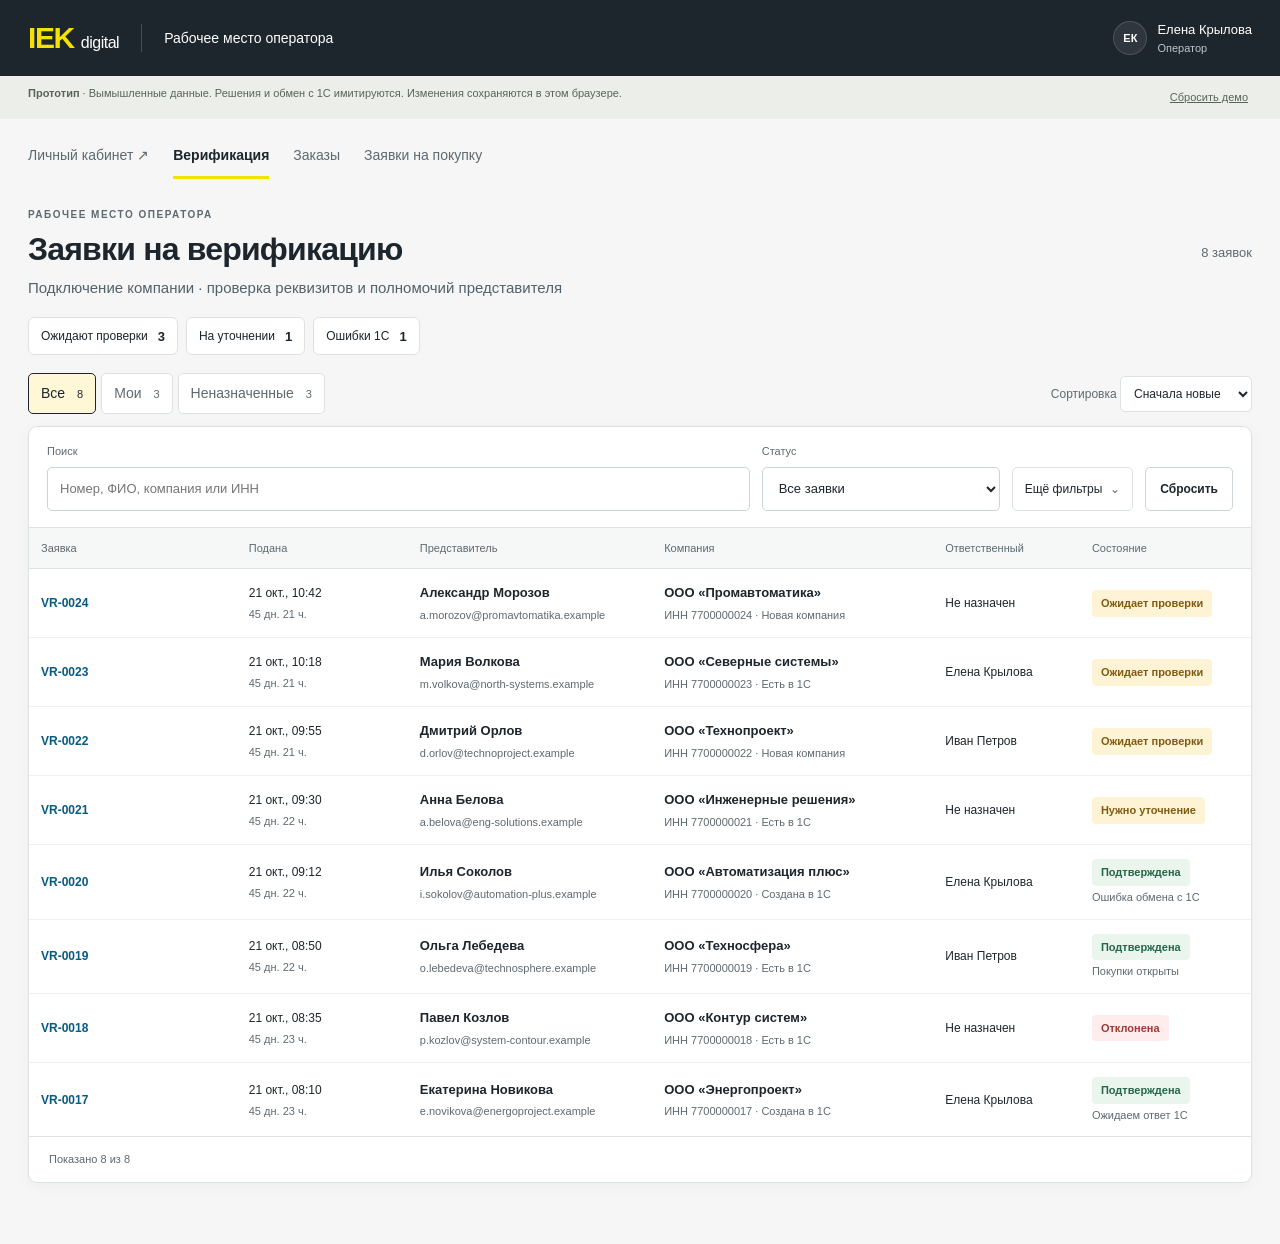
==== operator.html @ c49b4533 "Publish standalone IEK B2B prototype" ====
<!doctype html>
<html lang="ru">
<head>
  <meta charset="utf-8">
  <meta name="viewport" content="width=device-width,initial-scale=1">
  <meta name="description" content="Прототип рабочего места оператора IEK Digital: проверка представителя компании.">
  <title>Заказы и верификация — IEK Digital · Оператор</title>
  <link rel="icon" href="data:,">
  <link rel="stylesheet" href="visual-system.css?v=order-flow-24">
  <link rel="stylesheet" href="operator.css?v=order-flow-38">
  <script type="module" src="operator.mjs?v=order-flow-36"></script>
</head>
<body>
  <a class="op-skip" href="#main">К содержимому</a>
  <header class="op-header">
    <div class="op-brand"><strong>IEK<span>digital</span></strong><span class="op-divider"></span><span>Рабочее место оператора</span></div>
    <div class="op-user"><span class="op-avatar">ЕК</span><span>Елена Крылова<small>Оператор</small></span></div>
  </header>
  <div class="op-demo">
    <span><b>Прототип</b> · Вымышленные данные. Решения и обмен с 1С имитируются. Изменения сохраняются в этом браузере.</span>
    <button class="op-reset" id="reset">Сбросить демо</button>
  </div>
  <div id="storage-notice" class="op-storage-warning" role="alert" hidden></div>
  <nav class="op-nav" aria-label="Разделы оператора"><a href="index.html#profile" target="_blank" rel="noopener">Личный кабинет ↗</a><a href="#requests">Верификация</a><a href="#orders">Заказы</a><a href="#inquiries">Заявки на покупку</a></nav>
  <main id="main" class="op-main" tabindex="-1"></main>
  <div class="op-live" role="status" aria-live="polite" id="announcement"></div>
  <dialog id="reset-dialog" class="op-reset-dialog" aria-labelledby="reset-title" aria-describedby="reset-description">
    <form method="dialog">
      <h2 id="reset-title">Сбросить демо оператора?</h2>
      <p id="reset-description">Удалятся сохранённые заметки, ответственные, решения, черновики и настройки списков заявок и заказов. Вернутся исходные примеры. Общие заявки на верификацию и на покупку из ЛК тоже удалятся. Данные магазина сохранятся, но для связанных компаний потребуется повторная отправка заявки.</p>
      <div><button class="op-button secondary" value="cancel" autofocus>Отмена</button><button class="op-button danger" value="reset">Сбросить всё</button></div>
    </form>
  </dialog>
  <noscript>Для демонстрации решений включите JavaScript.</noscript>
</body>
</html>
---- visual-system.css ----
/* IEK Digital prototype: one visual language for catalogue, account and order flow. */
:root {
  --ink: #1d252d;
  --dark: #1d252d;
  --muted: #5e6970;
  --line: #dce2e4;
  --bg: #f5f6f5;
  --paper: #fff;
  --yellow: #f6e200;
  --cyan: #10cfc9;
  --blue: #075b80;
  --surface-soft: #f2f5f5;
  --surface-info: #eef6f8;
  --radius: 9px;
  --shadow: 0 3px 14px #1d252d0a;
  font-family: "TT Norms Pro", "Segoe UI", Arial, sans-serif;
}

body { background: var(--bg); }
#app { display: flex; flex-direction: column; min-height: 100vh; min-height: 100dvh; }
#app > main { flex: 1; min-height: 0; width: 100%; }
h1, h2, h3 { color: var(--ink); letter-spacing: -.025em; }
h1 { font-size: clamp(28px, 2.8vw, 38px); }
h2 { font-size: 23px; }
h3 { font-size: 18px; }
.hero h1, .demo-head h2 { color: #fff; }
.small, .note, .data-caption { line-height: 1.55; }
.price, .order-amount strong, .order-total strong, .checkout-total strong { font-variant-numeric: tabular-nums; }

/* Shared surfaces and controls */
.panel, .empty, .employee-card, .document, .demo-card {
  border: 1px solid var(--line);
  border-radius: var(--radius);
  background: var(--paper);
  box-shadow: var(--shadow);
}
.panel { padding: 28px; }
.section-head { margin-bottom: 18px; }
.rule { margin: 20px 0; }
.btn { min-height: 44px; border-radius: 6px; background: var(--yellow); color: var(--ink); }
.btn:hover:not(:disabled) { background: #e9d600; }
.btn.secondary { background: #fff; border-color: #cbd4d8; color: var(--ink); }
.btn.secondary:hover:not(:disabled) { background: var(--surface-soft); border-color: #aab9bf; }
.btn.dark { background: var(--dark); color: #fff; }
.btn.dark:hover:not(:disabled) { background: #35424c; }
.status, .hyp, .receiving-tag { border-radius: 4px; }
.field input, .field select, .field textarea, .search { border-radius: 6px; border-color: #cbd4d8; }
.field input:hover, .field select:hover, .field textarea:hover { border-color: #98a9b1; }
/* Focus remains visible for keyboard users without a detached blue ring. */
button:focus-visible, a:focus-visible, summary:focus-visible, [tabindex="0"]:focus-visible { outline: 2px solid #68747b; outline-offset: 2px; }
input:focus-visible, select:focus-visible, textarea:focus-visible { outline: none; border-color: #68747b; box-shadow: inset 0 0 0 1px #68747b; }
input[type="checkbox"]:focus-visible, input[type="radio"]:focus-visible { outline: 2px solid #68747b; outline-offset: 2px; }
:focus:not(:focus-visible), [tabindex="-1"]:focus { outline: none; }
.field input:focus-visible, .field select:focus-visible, .field textarea:focus-visible { border-color: #68747b; }
.verification-button { border-radius: 6px; }
.document { padding: 16px 18px; box-shadow: none; }
.document + .document { margin-top: 10px; }

/* Navigation and the shared journey */
.site-header, .hero, footer { background: var(--dark); }
.site-nav a.active { border-bottom-color: var(--yellow); }
.hero::after { opacity: .34; }
.hero .wrap { padding-bottom: 25px; }
.hero p { max-width: 720px; }
.journey { border-bottom-color: var(--line); }
.journey .steps { gap: 8px; padding: 11px 0; }
.step-link { border-radius: 6px; }
.steps .current i { background: var(--yellow); border-color: var(--yellow); color: var(--ink); }
.journey-next { padding: 10px 0; }
.account-side nav { gap: 5px; border: 0; background: transparent; }
@media (min-width: 761px) { .view-product .account-side { margin-top: 30px; } }
.account-nav-item { border: 1px solid var(--line); border-radius: 7px; background: #fff; overflow: hidden; }
.account-nav-item:has(a[aria-current]) { background: #fffdf0; border-color: #e7dd88; }
.account-side .account-nav-item > a { border: 0; padding: 11px 13px; }
.account-side a[aria-current] { background: transparent; border-left: 3px solid var(--yellow); padding-left: 10px; }
.account-side a:not([aria-current]):hover { background: var(--surface-soft); }

/* Catalogue: content and comparison before decoration */
.catalog-filters { padding: 22px 26px; margin-bottom: 22px; }
.catalog-filters .section-head { margin-bottom: 16px; }
.catalog-filters .note { margin-top: 10px; }
.catalog-facets { margin-top: 12px; }
.catalog-filter-footer { margin-top: 8px; }
.catalog-filters:has(.catalog-facets > :only-child) { display: grid; grid-template-columns: minmax(0, 2fr) minmax(220px, 1fr); gap: 12px 18px; }
.catalog-filters:has(.catalog-facets > :only-child) > .section-head,
.catalog-filters:has(.catalog-facets > :only-child) > .catalog-filter-footer,
.catalog-filters:has(.catalog-facets > :only-child) > .note { grid-column: 1 / -1; margin: 0; }
.catalog-filters:has(.catalog-facets > :only-child) .catalog-facets { grid-template-columns: 1fr; margin: 0; }
.catalog-results-head { grid-column: 1 / -1; display: flex; align-items: baseline; justify-content: space-between; gap: 8px 24px; flex-wrap: wrap; }
.catalog-count, .catalog-source-note { margin: 0; font-size: 12px; color: var(--muted); }
.catalog-count { font-weight: 600; }
.catalog-cards { gap: 16px; align-items: start; }
.catalog-group {
  border: 1px solid var(--line);
  border-radius: var(--radius);
  background: #fff;
  box-shadow: var(--shadow);
  transition: border-color .18s ease, box-shadow .18s ease, transform .18s ease;
}
.catalog-group:hover { border-color: #aebdc3; box-shadow: 0 10px 28px #1d252d15; transform: translateY(-2px); }
.catalog-group .card-body { padding: 22px 24px; gap: 10px; height: auto; }
.catalog-group-head .eyebrow { color: var(--blue); letter-spacing: 1.1px; }
.catalog-group-count { font-variant-numeric: tabular-nums; }
.catalog-group h3 { font-size: 21px; line-height: 1.24; }
.catalog-kind-list { gap: 6px; }
.catalog-kind-list li { border: 0; border-radius: 4px; background: var(--surface-soft); color: #48565d; }
.catalog-group .status { font-weight: 600; }
.catalog-group-availability { display: flex; align-items: center; flex-wrap: wrap; gap: 6px 9px; color: var(--muted); font-size: 11px; }
.catalog-group-footer { display: flex; align-items: center; justify-content: space-between; flex-wrap: wrap; gap: 12px 16px; margin-top: 8px; padding-top: 16px; border-top: 1px solid var(--line); }
.catalog-group-price { border-top: 0; padding-top: 0; margin-top: 0; }
.catalog-group-price strong { font-size: 23px; letter-spacing: -.025em; font-variant-numeric: tabular-nums; }
.catalog-group .btn.secondary {
  width: auto;
  min-height: 44px;
  padding: 9px 15px;
  margin-top: 0;
  border: 1px solid var(--blue);
  background: #fff;
  color: var(--blue);
  font-size: 14px;
}
.catalog-group .btn.secondary:hover:not(:disabled) { background: var(--surface-info); border-color: var(--blue); color: #06445f; }
.catalog-pagination button { border-radius: 6px; }

/* Product detail: stable product identity, then configuration and price */
.real-product-layout { grid-template-columns: minmax(0, 1.25fr) minmax(320px, .9fr); gap: 20px; }
.real-product-info, .configuration-panel { padding: 30px; }
.real-product-hero { border: 0; padding: 0; }
.real-product-hero .eyebrow::before { content: ""; display: inline-block; width: 8px; height: 8px; margin-right: 8px; background: var(--yellow); }
.real-product-hero h2 { font-size: clamp(25px, 2.5vw, 32px); line-height: 1.16; margin: 12px 0 16px; }
.real-product-keyfacts { gap: 12px; background: var(--surface-soft); border-radius: 7px; padding: 17px 18px; }
.real-product-keyfacts span { margin-bottom: 6px; }
.real-product-section { margin-top: 27px; padding-top: 24px; }
.real-product-section h3 { font-size: 17px; }
.configuration-panel { position: sticky; top: 20px; border-top: 1px solid var(--line); }
.configuration-panel h2 { font-size: 22px; }
.configuration-panel .price { font-size: 31px; }
.configuration-panel .qty-price { margin-bottom: 12px; }
.configuration-parts { margin-top: 20px; }
.configuration-panel > .btn { margin-top: 18px; }

/* Account, checkout and orders use the same hierarchy and surfaces */
.entity-head { margin-bottom: 22px; }
.data-fields { gap: 18px 28px; }
.data-fields dt, .data-caption { color: var(--muted); }
.data-fields dd { font-weight: 650; }
.verification-intro > .data-fields, .verification-details .data-fields { border: 0; border-radius: 7px; background: var(--surface-soft); }
.team-tabs { padding: 0; gap: 22px; }
.team-tabs button { padding: 11px 3px; }
.team-tabs button[aria-selected="true"] { background: transparent; border-bottom-color: var(--yellow); color: var(--ink); }
.team-tabs button:hover:not(:disabled) { background: transparent; color: var(--ink); }
.view-checkout .panel { padding: 25px 28px; }
.checkout-steps ol { gap: 12px; }
.checkout-steps button { border-bottom-width: 3px; padding: 10px 6px 14px; }
.checkout-steps button[aria-current="step"] { border-bottom-color: var(--yellow); }
.checkout-steps button[aria-current="step"] span { background: var(--yellow); border-color: var(--yellow); color: var(--ink); }
.checkout-total { border-radius: 7px; background: var(--surface-soft); border: 0; }
.checkout-step-title { margin-top: 26px; }
.checkout-actions { border-top: 1px solid var(--line); margin-top: 14px; }
.checkout-review .review-section { padding: 18px 0; }
.order-overview { border-left: 4px solid var(--yellow); }
.orders-table thead th { background: var(--surface-soft); color: #4c5a62; font-weight: 600; }
.orders-table thead th:first-child { padding-left: 12px; border-radius: 6px 0 0 0; }
.orders-table tbody tr:hover { background: #f7f9f9; }
.orders-table tbody th:first-child, .orders-table tbody td:first-child { padding-left: 12px; }

@media (max-width: 1000px) {
  .catalog-filters:has(.catalog-facets > :only-child) { display: block; }
  .catalog-filters:has(.catalog-facets > :only-child) .catalog-facets { margin-top: 12px; }
  .real-product-layout { grid-template-columns: 1fr; }
  .configuration-panel { position: static; }
}
@media (max-width: 760px) {
  .panel, .real-product-info, .configuration-panel, .view-checkout .panel { padding: 20px; }
  .catalog-filters { padding: 20px; }
  .catalog-group .card-body { padding: 20px; }
  .catalog-group h3 { font-size: 19px; }
  .journey .steps { gap: 4px; }
  .orders-table tbody tr:hover { background: transparent; }
}
@media (prefers-reduced-motion: reduce) {
  .catalog-group { transition: none; }
  .catalog-group:hover { transform: none; }
}

/* Корзина и короткая заявка менеджеру. */
.cart-layout { display: grid; grid-template-columns: minmax(0,1fr) 340px; gap: 24px; align-items: start; }
.cart-layout .panel { margin: 0; min-width: 0; }
.cart-total { position: sticky; top: 24px; }
.cart-total h2 { margin-bottom: 24px; }
.cart-total .btn { margin-top: 12px; }
.cart-total .note { font-size: 13px; line-height: 1.5; }
.cart-total .summary-total { margin: 20px 0; }
.cart-order-option { border-top: 1px solid var(--line,#dce3e6); padding-top: 20px; margin-top: 24px; }
.cart-back { display: inline-block; margin: 12px 0 24px; }
.cart-products > .cart-back { margin-bottom: 0; }
.inquiry-layout { grid-template-columns: minmax(0,1.35fr) minmax(300px,1fr); }
.inquiry-contact { display: flex; flex-wrap: wrap; gap: 8px 16px; align-items: center; padding: 20px 0; margin-bottom: 16px; border-bottom: 1px solid var(--line,#dce3e6); }
.inquiry-contact > span:first-child { width: 100%; font-size: 13px; color: var(--muted,#65717a); }
.inquiry-layout textarea { width: 100%; resize: vertical; font: inherit; padding: 14px; border: 1px solid var(--line,#dce3e6); border-radius: 6px; }
.inquiry-lines { list-style: none; padding: 0; margin: 0; }
.inquiry-lines li { display: grid; gap: 6px; padding: 16px 0; border-bottom: 1px solid var(--line,#dce3e6); }
.inquiry-lines li > span, .inquiry-lines small { color: var(--muted,#65717a); font-size: 13px; }
.inquiry-lines li > div { display: flex; justify-content: space-between; gap: 12px; margin-top: 6px; }
.inquiry-comment { white-space: pre-wrap; overflow-wrap: anywhere; }
.inquiry-table { min-width: 960px; }
.inquiry-table tbody th, .inquiry-table tbody td { vertical-align: middle; }
.inquiry-table thead th:last-child { text-align: right; }
.inquiry-table th:last-child, .inquiry-table td:last-child { padding-right: 12px; }
.inquiry-table th[scope="row"] { min-width: 160px; white-space: nowrap; }
.inquiry-table-product { min-width: 220px; max-width: 380px; overflow-wrap: anywhere; }
.inquiry-table-order { min-width: 210px; }
.inquiry-table-action { text-align: right; }
.inquiry-table-action .btn { white-space: nowrap; }
.inquiry-company-hint { display:grid; grid-template-columns:minmax(0,1fr) auto; align-items:center; gap:16px 24px; margin-bottom:20px; padding:16px 18px; border:1px solid #e7ddb1; border-left:3px solid var(--yellow); border-radius:8px; background:#fffdf2; }
.inquiry-company-hint strong { display:block; font-size:14px; }
.inquiry-company-hint p { margin:4px 0 0; color:var(--muted); font-size:13px; line-height:1.45; }
.inquiry-company-hint .btn { white-space:nowrap; }
@media (max-width:760px) { .inquiry-company-hint { grid-template-columns:1fr; } .inquiry-company-hint .btn { justify-self:start; } }
@media (max-width: 950px) { .cart-layout { grid-template-columns: minmax(0,1fr); } .cart-total { position: static; } }
.cart-inquiry-sent { margin-top: 16px; padding: 16px; border: 1px solid #cce3d7; border-radius: 8px; background: #f0f8f3; }
.cart-inquiry-sent > strong { display: block; color: #276747; }
.cart-inquiry-sent .note { margin: 8px 0 0; }

.inquiry-order-summary { display:flex; flex-wrap:wrap; align-items:center; gap:8px; font-size:12px; font-weight:400; }
.inquiry-order-summary > strong { color:#29674c; }
.inquiry-order-summary > span { flex-basis:100%; color:var(--muted); }
.inquiry-order-link { display:block; width:max-content; max-width:100%; overflow-wrap:anywhere; font-weight:600; }
.inquiry-order-link + .inquiry-order-link { margin-top:6px; }

.inquiry-detail { display:grid; gap:24px; }
.inquiry-detail > .panel { margin:0; min-width:0; }
.inquiry-original .inquiry-lines li:last-child { border-bottom:0; }
.inquiry-original .summary-total { margin-bottom:0; }
.inquiry-original h3 { margin:24px 0 0; }
.inquiry-related-orders { border-left:4px solid var(--yellow,#ffe000); }
.inquiry-related-orders p { margin:16px 0; }
.inquiry-related-order { display:flex; align-items:center; justify-content:space-between; flex-wrap:wrap; gap:12px 20px; padding:16px 0; border-top:1px solid var(--line); }
.inquiry-related-order > div:first-child { min-width:0; }
.inquiry-related-order strong { display:block; overflow-wrap:anywhere; }
.inquiry-related-order small { display:block; margin-top:4px; color:var(--muted); }
.inquiry-related-order .actions { display:flex; align-items:center; flex-wrap:wrap; gap:8px; margin:0; }
.inquiry-related-order .actions .note { margin:0; }
---- operator.css ----
* { box-sizing: border-box; }
body { margin: 0; color: var(--ink); font-size: 14px; line-height: 1.5; }
button, select, textarea { font: inherit; }
button, summary, select { cursor: pointer; }
a { color: var(--blue); }
h1, h2, h3, p { margin: 0; }

.op-header { min-height: 76px; background: var(--dark); color: #fff; display: flex; align-items: center; justify-content: space-between; gap: 24px; padding: 14px max(28px, calc((100vw - 1320px) / 2)); }
.op-brand { display: flex; gap: 22px; align-items: center; font-size: 14px; }
.op-brand strong { color: var(--yellow); font-size: 30px; letter-spacing: -1.4px; line-height: 1; }
.op-brand strong span { color: #fff; font-size: 16px; font-weight: 400; letter-spacing: -.5px; margin-left: 7px; }
.op-divider { height: 28px; width: 1px; background: #ffffff30; }
.op-user { display: flex; align-items: center; gap: 10px; font-size: 13px; white-space: nowrap; }
.op-user small { display: block; color: #bdc6cc; font-size: 11px; }
.op-avatar { display: grid; place-items: center; width: 34px; height: 34px; background: #ffffff15; border: 1px solid #ffffff25; border-radius: 50%; font-size: 11px; font-weight: 600; flex-shrink: 0; }
.op-avatar.large { width: 44px; height: 44px; background: #eef2f3; color: #53636c; font-size: 14px; }
.op-demo { padding: 9px max(28px, calc((100vw - 1320px) / 2)); background: #eceeea; display: flex; justify-content: space-between; gap: 16px; color: #596459; font-size: 11px; }
.op-demo details { position: relative; flex-shrink: 0; }
.op-demo summary { min-height: 24px; }
.op-demo-controls { position: absolute; z-index: 3; right: 0; top: 34px; width: 310px; background: #fff; padding: 20px; border: 1px solid var(--line); border-radius: 8px; box-shadow: 0 10px 35px #1d252d20; display: grid; gap: 12px; font-size: 12px; }
.op-demo-controls select { width: 100%; padding: 10px; background: #fff; border: 1px solid var(--line); border-radius: 5px; }
.op-main { max-width: 1320px; margin: auto; padding: 28px 28px 60px; }
.op-breadcrumb { color: var(--muted); font-size: 12px; margin-bottom: 26px; }
.op-breadcrumb span { margin: 0 10px; color: #a7b1b5; }
.op-title { display: flex; align-items: center; justify-content: space-between; gap: 20px; }
.op-eyebrow { font-size: 10px; font-weight: 700; letter-spacing: 1.5px; color: var(--muted); margin-bottom: 8px; }
.op-title h1 { font-size: clamp(27px, 2.5vw, 34px); line-height: 1.2; font-weight: 650; }
.op-title p { margin-top: 9px; font-size: 15px; color: #52616b; }
.op-title p span { color: #a7b1b5; margin: 0 6px; }
.op-meta { display: flex; flex-wrap: wrap; gap: 8px 24px; margin: 20px 0 26px; font-size: 11px; color: var(--muted); }
.op-layout { display: grid; grid-template-columns: minmax(0, 1fr) 310px; gap: 24px; align-items: start; }
.op-content { display: grid; gap: 20px; min-width: 0; }
.op-pair { display: grid; grid-template-columns: repeat(2, minmax(0, 1fr)); gap: 20px; }
.op-card { background: var(--paper); border: 1px solid var(--line); border-radius: var(--radius); padding: 24px; box-shadow: var(--shadow); min-width: 0; }
.op-card-head, .op-card-head > div { display: flex; align-items: center; gap: 10px; }
.op-card-head { margin-bottom: 22px; }
.op-card-head.spread { justify-content: space-between; flex-wrap: wrap; }
.op-card h2 { font-size: 17px; font-weight: 650; letter-spacing: -.3px; }
.op-card h3 { font-size: 16px; font-weight: 650; }
.op-section-icon { color: #7a8991; font-size: 10px; padding-right: 10px; border-right: 1px solid var(--line); font-variant-numeric: tabular-nums; }
.op-person { display: flex; gap: 12px; align-items: center; margin-bottom: 24px; }
.op-person p { font-size: 11px; color: var(--muted); margin-top: 3px; }
.op-company-name { margin: 6px 0 10px; }
.op-fields { margin: 22px 0; display: grid; gap: 18px; }
.op-fields.two { grid-template-columns: 1fr 1fr; gap: 18px 12px; }
.op-fields dt, .op-label { display: block; font-size: 11px; color: var(--muted); margin-bottom: 5px; }
.op-fields dd { margin: 0; font-size: 13px; font-weight: 550; overflow-wrap: anywhere; }
.op-fields small { display: block; margin-top: 4px; font-size: 10px; color: #557362; }
.op-wide { grid-column: 1 / -1; }
.op-source { border-top: 1px solid #edf0f1; padding-top: 14px; color: var(--muted); display: flex; justify-content: space-between; gap: 10px; font-size: 10px; }
.op-source strong { font-weight: 500; color: #485b68; }
.op-badge { display: inline-flex; align-items: center; padding: 5px 9px; border-radius: 4px; color: #52616b; background: #eef1f2; font-size: 11px; font-weight: 550; }
.op-badge.amber { color: #805a11; background: #fff3d5; }
.op-badge.green { color: #246747; background: #eaf5ed; }
.op-badge.blue { color: #075b80; background: #eaf4f8; }
.op-badge.red { color: #9d3a38; background: #ffeded; }
.op-evidence { display: grid; grid-template-columns: 1fr 1fr; gap: 30px; }
.op-evidence blockquote { margin: 0; font-size: 13px; line-height: 1.7; }
.op-checklist { padding-left: 16px; margin: 0; font-size: 12px; }
.op-checklist li { margin-bottom: 8px; padding-left: 3px; }
.op-checklist li::marker { color: #80919b; }
.op-hint { color: var(--muted); font-size: 11px; padding-top: 16px; margin-top: 17px; border-top: 1px solid #edf0f1; }
.op-readiness { display: grid; grid-template-columns: 1fr 1fr; gap: 20px; }
.op-readiness > div { display: flex; align-items: start; gap: 12px; }
.op-readiness strong { font-size: 12px; font-weight: 550; }
.op-readiness p { color: var(--muted); font-size: 11px; margin-top: 4px; }
.op-dot { margin-top: 5px; width: 10px; height: 10px; border-radius: 50%; background: #d6dde1; flex-shrink: 0; }
.op-dot.done { background: #39815c; }
.op-dot.failed { background: #be5650; }
.op-decision { position: sticky; top: 22px; }
.op-decision .op-card { border-top: 3px solid var(--yellow); }
.op-decision h2 { font-size: 20px; margin: 9px 0 12px; }
.op-decision-intro { font-size: 12px; color: var(--muted); line-height: 1.65; }
.op-confirm { display: flex; align-items: start; gap: 10px; padding: 16px 0; margin: 15px 0; border-top: 1px solid var(--line); border-bottom: 1px solid var(--line); font-size: 12px; cursor: pointer; }
.op-confirm input { width: 18px; height: 18px; margin: 2px 0 0; accent-color: var(--blue); flex-shrink: 0; }
.op-comment { display: block; font-size: 12px; font-weight: 550; margin-bottom: 10px; }
.op-comment span { display: block; color: var(--muted); font-size: 10px; font-weight: 400; margin-top: 4px; }
textarea { width: 100%; resize: vertical; min-height: 110px; border: 1px solid #ccd5d9; border-radius: 5px; padding: 12px; background: #fff; font-size: 12px; color: var(--ink); line-height: 1.5; }
textarea::placeholder { color: #7a8790; }
.op-error { font-size: 12px; color: #a53030; margin: 10px 0; }
.op-button { display: inline-flex; align-items: center; justify-content: center; gap: 12px; min-height: 44px; border: 1px solid transparent; padding: 10px 14px; border-radius: 5px; font-weight: 550; font-size: 12px; text-decoration: none; }
.op-button.primary { background: var(--yellow); color: var(--ink); }
.op-button.primary:hover { background: #e8d600; }
.op-button.secondary { background: #fff; border-color: #cdd5d9; color: var(--ink); }
.op-button.secondary:hover { background: #f3f6f7; }
.op-button.danger { color: #a33d3b; background: transparent; }
.op-button.danger:hover { background: #fff1f0; }
.op-actions { display: flex; flex-wrap: wrap; gap: 10px; margin: 16px 0; }
.op-decision .op-button { width: 100%; margin-top: 8px; }
.op-decision-foot { color: var(--muted); font-size: 10px; text-align: center; margin-top: 14px; }
.op-aside-note { padding: 16px 8px; color: var(--muted); font-size: 10px; line-height: 1.7; }
.op-saved-comment { margin: 20px 0; padding: 14px; background: var(--surface-soft); border-radius: 5px; overflow-wrap: anywhere; white-space: pre-wrap; }
.op-saved-comment p { font-size: 13px; }
.op-result-symbol { width: 44px; height: 44px; border-radius: 50%; display: grid; place-items: center; background: #f0f3f3; font-size: 22px; margin: 20px 0; }
.op-result-symbol.success { color: #246747; background: #eaf5ed; }
.op-count { font-size: 10px; border-radius: 10px; background: #edf0f2; padding: 1px 7px; }
.op-timeline { list-style: none; padding: 0; margin: 18px 0 0; }
.op-timeline li { position: relative; display: grid; grid-template-columns: minmax(0, 1fr) auto; gap: 6px 16px; align-items: start; padding: 0 0 16px 24px; font-size: 12px; }
.op-timeline li:last-child { padding-bottom: 0; }
.op-timeline li::before { content: ''; position: absolute; left: 2px; top: 6px; width: 8px; height: 8px; border-radius: 50%; background: var(--blue); }
.op-timeline li:not(:last-child)::after { content: ''; position: absolute; left: 5px; top: 18px; bottom: -2px; width: 2px; background: #d9e2e6; }
.op-timeline li:last-child::before { background: var(--yellow); }
.op-time { grid-column: 2; grid-row: 1; color: var(--muted); font-size: 11px; white-space: nowrap; }
.op-timeline li > div { grid-column: 1; grid-row: 1; min-width: 0; }
.op-timeline strong { display: block; font-size: 13px; font-weight: 600; }
.op-timeline p { color: var(--muted); font-size: 11px; margin-top: 3px; overflow-wrap: anywhere; white-space: pre-wrap; }
.op-simulation { display: flex; align-items: center; gap: 10px; border-top: 1px dashed var(--line); margin-top: 18px; padding-top: 14px; font-size: 11px; color: var(--muted); flex-wrap: wrap; }
.op-alert { background: #fff3f2; padding: 16px; border-radius: 5px; margin-top: 16px; color: #943d38; display: grid; gap: 12px; font-size: 12px; }
.op-skip { position: fixed; top: -100px; left: 16px; z-index: 10; padding: 12px; background: #fff; }
.op-skip:focus { top: 12px; }
.op-live { position: absolute; width: 1px; height: 1px; overflow: hidden; clip-path: inset(50%); }
@media (max-width: 1050px) { .op-pair { grid-template-columns: 1fr; } .op-evidence { grid-template-columns: 1fr; gap: 18px; } }
@media (max-width: 760px) { .op-layout { grid-template-columns: 1fr; } .op-decision { position: static; } .op-header { padding: 16px; } .op-brand { gap: 12px; font-size: 11px; } .op-user { display: none; } .op-main { padding: 24px 16px; } .op-demo { padding: 8px 16px; } .op-demo > span { max-width: 75%; } .op-title { align-items: start; flex-direction: column; gap: 12px; } .op-card { padding: 20px; } .op-readiness { grid-template-columns: 1fr; } .op-meta { gap: 6px 16px; } .op-demo-controls { width: min(310px, calc(100vw - 32px)); } }

/* Operator queue and compact request details. */
.op-reset { background: transparent; border: 0; text-decoration: underline; color: inherit; font-size: 11px; padding: 4px; flex-shrink: 0; }
.op-total { color: var(--muted); font-size: 13px; white-space: nowrap; }
.op-queue-stats { display: flex; flex-wrap: wrap; gap: 8px; margin: 18px 0 12px; }
.op-queue-stats button { display: flex; align-items: center; gap: 10px; padding: 8px 12px; border: 1px solid var(--line); background: #fff; border-radius: 6px; color: var(--ink); font-size: 12px; min-height: 38px; }
.op-queue-stats button:hover { border-color: var(--blue); }
.op-queue-stats button[aria-pressed="true"] { border-color: var(--ink); background: #fff7d5; }
.op-queue-stats strong { font-size: 13px; }
.op-register { padding: 0; overflow: hidden; }
.op-filters { display: flex; align-items: end; gap: 16px; padding: 20px; border-bottom: 1px solid var(--line); }
.op-filters label { display: grid; gap: 7px; font-size: 11px; color: var(--muted); }
.op-filters .op-search { flex: 1; }
.op-filters input, .op-filters select { width: 100%; min-height: 44px; border: 1px solid #cbd4d8; background: #fff; border-radius: 5px; padding: 10px 12px; color: var(--ink); font: inherit; font-size: 13px; }
.op-filters select { min-width: 195px; }
.op-table-scroll { overflow: auto; }
.op-table { border-collapse: collapse; width: 100%; min-width: 990px; text-align: left; }
.op-table th { padding: 12px 20px; background: #f6f8f8; font-size: 11px; font-weight: 500; color: var(--muted); border-bottom: 1px solid var(--line); white-space: nowrap; }
.op-table td { padding: 19px 20px; border-bottom: 1px solid #edf0f1; font-size: 12px; vertical-align: middle; }
.op-table tbody tr:hover { background: #fafcfb; }
.op-table tbody tr:last-child td { border-bottom: 0; }
.op-table td strong { font-size: 13px; font-weight: 550; display: block; }
.op-table td small { display: block; color: var(--muted); font-size: 10px; margin-top: 5px; }
.op-request-link { display: inline-flex; gap: 16px; align-items: center; font-weight: 600; min-height: 28px; text-decoration: none; }
.op-request-link:hover { text-decoration: underline; }
.op-request-link span { color: #8b9ca6; }
.op-queue-register { overflow: visible; }
.op-queue-register .op-filters { position: relative; gap: 12px; padding: 16px 18px; }
.op-queue-register .op-filters .op-search { min-width: 220px; }
.op-more-filters { position: relative; align-self: end; }
.op-more-filters summary { display: flex; align-items: center; min-height: 44px; padding: 10px 12px; border: 1px solid var(--line); border-radius: 5px; color: var(--ink); font-size: 12px; white-space: nowrap; list-style: none; }
.op-more-filters summary::-webkit-details-marker { display: none; }
.op-more-filters summary::after { content: '⌄'; margin-left: 8px; color: var(--muted); }
.op-more-filters[open] summary { border-color: var(--blue); }
.op-more-filters > div { position: absolute; z-index: 2; right: 0; top: calc(100% + 6px); width: 260px; display: grid; gap: 14px; padding: 16px; background: #fff; border: 1px solid var(--line); border-radius: 6px; box-shadow: var(--shadow); }
.op-more-filters select { min-width: 0; }
.op-queue-table { min-width: 850px; table-layout: fixed; }
.op-queue-table th, .op-queue-table td { padding-left: 12px; padding-right: 12px; }
.op-queue-table td { padding-top: 14px; padding-bottom: 14px; overflow-wrap: anywhere; }
.op-queue-table td small { font-size: 11px; margin-top: 4px; }
.op-queue-table th:nth-child(1) { width: 17%; }
.op-queue-table th:nth-child(2) { width: 14%; }
.op-queue-table th:nth-child(3) { width: 20%; }
.op-queue-table th:nth-child(4) { width: 23%; }
.op-queue-table th:nth-child(5) { width: 12%; }
.op-queue-table th:nth-child(6) { width: 14%; }
.op-queue-state .op-badge { max-width: 100%; }
.op-queue-state small { line-height: 1.35; }
.op-order-table { min-width: 1100px; }
.op-order-table th, .op-order-table td { padding-left: 12px; padding-right: 12px; }
.op-order-table th:nth-child(1) { width: 16%; }
.op-order-table th:nth-child(2) { width: 11%; }
.op-order-table th:nth-child(3) { width: 20%; }
.op-order-table th:nth-child(4) { width: 10%; }
.op-order-table th:nth-child(5) { width: 11%; }
.op-order-table th:nth-child(6) { width: 13%; }
.op-order-table th:nth-child(7) { width: 10%; }
.op-order-table th:nth-child(8) { width: 9%; }
.op-inquiry-table { min-width: 1050px; }
.op-inquiry-table th, .op-inquiry-table td { padding-left: 12px; padding-right: 12px; }
.op-inquiry-table th:nth-child(1) { width: 17%; }
.op-inquiry-table th:nth-child(2) { width: 12%; }
.op-inquiry-table th:nth-child(3) { width: 20%; }
.op-inquiry-table th:nth-child(4) { width: 12%; }
.op-inquiry-table th:nth-child(5) { width: 12%; }
.op-inquiry-table th:nth-child(6) { width: 16%; }
.op-inquiry-table th:nth-child(7) { width: 11%; }
.op-queue-date { white-space: nowrap; }
.op-queue-table .op-queue-link { font-weight: 600; text-decoration: none; }
.op-queue-table .op-queue-link:hover { text-decoration: underline; }
.op-queue-table .op-context-link { display: block; margin-top: 4px; font-size: 11px; }
.op-inquiry-table td:nth-child(6) .op-context-link { margin-top: 0; }
.op-inquiry-register { margin-top: 18px; }
.op-table-footer { padding: 14px 20px; border-top: 1px solid var(--line); color: var(--muted); font-size: 11px; }
.op-empty { text-align: center; height: 220px; }
.op-empty p { margin: 8px 0 18px; color: var(--muted); }
.op-detail-title h1 { font-size: 26px; }
.op-detail-title p { font-size: 13px; }
.op-detail-title + .op-meta { margin: 12px 0 18px; }
.op-breadcrumb { margin-bottom: 16px; }
.op-content { gap: 12px; }
.op-detail-tabs { display: flex; gap: 4px; overflow-x: auto; border-bottom: 1px solid var(--line); margin: 0 0 4px; }
.op-detail-tabs button { flex: 0 0 auto; padding: 10px 14px 12px; border: 0; border-bottom: 3px solid transparent; background: transparent; color: var(--muted); font-weight: 550; white-space: nowrap; }
.op-detail-tabs button[aria-selected="true"] { color: var(--ink); border-bottom-color: var(--yellow); font-weight: 650; }
.op-detail-tabs button:focus-visible { outline: 2px solid var(--blue); outline-offset: -2px; }
.op-tab-panel { display: grid; gap: 12px; min-width: 0; }
.op-tab-panel[hidden] { display: none; }
.op-summary { padding: 20px; }
.op-summary .op-pair { gap: 24px; }
.op-summary .op-pair > div + div { border-left: 1px solid var(--line); padding-left: 24px; }
.op-summary h2 { color: var(--muted); font-size: 11px; margin-bottom: 12px; }
.op-summary h3 { font-size: 16px; margin-bottom: 8px; }
.op-summary .op-fields { margin: 8px 0; gap: 10px; }
.op-summary .op-fields dt { margin-bottom: 2px; }
.op-summary .op-disclosure { margin-top: 8px; }
.op-inline-note { font-size: 12px; color: var(--muted); line-height: 1.55; }
.op-compact { padding: 16px 20px; }
.op-compact h2 { font-size: 15px; margin-bottom: 8px; }
.op-compact .op-card-head { margin-bottom: 6px; }
.op-compact .op-card-head h2 { margin: 0; }
.op-guidance > summary { font-size: 15px; font-weight: 650; }
.op-guidance[open] > summary { margin-bottom: 10px; }
.op-guidance p + p { margin-top: 8px; }
.op-disclosure { margin-top: 14px; font-size: 12px; }
.op-disclosure summary { color: var(--blue); min-height: 32px; display: list-item; padding: 6px 0; }
.op-disclosure blockquote { margin: 8px 0 0; color: var(--muted); }
.op-event-history .op-timeline strong { overflow-wrap: anywhere; }
.op-decision .op-card { padding: 18px; }
.op-decision h2 { margin: 0 0 12px; font-size: 18px; }
.op-confirm { margin: 0 0 12px; padding: 12px 0; border-top: 0; }
.op-decision textarea { min-height: 84px; }
.op-simulation { margin-top: 12px; padding-top: 10px; }
@media (max-width: 1050px) { .op-summary .op-pair > div + div { padding: 16px 0 0; border-left: 0; border-top: 1px solid var(--line); } }
@media (max-width: 760px) { .op-filters { flex-wrap: wrap; gap: 12px; padding: 16px; } .op-filters .op-search { flex-basis: 100%; } .op-filters select { min-width: 0; } .op-filters label:not(.op-search) { flex: 1; } .op-queue-stats { gap: 8px; } .op-queue-stats button { padding: 10px; gap: 12px; } }
@media (max-width: 560px) { .op-timeline li { grid-template-columns: 1fr; } .op-time { grid-column: 1; grid-row: 2; } }

.op-exchange-statuses { margin-top: 12px; display: grid; gap: 8px; }
.op-exchange-row { display: flex; align-items: center; gap: 10px; flex-wrap: wrap; font-size: 12px; }
.op-exchange-row > span:first-child { min-width: 140px; }

.op-nav { max-width: 1320px; margin: auto; padding: 16px 28px 0; display: flex; gap: 24px; }
.op-nav a { text-decoration: none; padding: 10px 0; color: var(--muted); border-bottom: 3px solid transparent; }
.op-nav a[aria-current] { color: var(--ink); border-color: var(--yellow); font-weight: 650; }
.op-filters { flex-wrap: wrap; }
.op-filters .op-search { min-width: 220px; }
.op-amount, .op-line-price { white-space: nowrap; font-variant-numeric: tabular-nums; }
.op-order-line { display: flex; justify-content: space-between; gap: 20px; padding: 16px 0; border-bottom: 1px solid var(--line); margin-bottom: 12px; }
.op-line-price { text-align: right; }
.op-line-price small { display: block; font-size: 11px; color: var(--muted); margin-top: 4px; }
.op-order-total { font-size: 29px; font-weight: 650; margin: 14px 0; }
.op-order-origin { display: flex; align-items: baseline; flex-wrap: wrap; gap: 4px 12px; margin-bottom: 14px; padding: 10px 0; border-top: 1px solid var(--line); border-bottom: 1px solid var(--line); font-size: 12px; }
.op-order-origin > span:first-child { color: var(--muted); }
.op-order-origin > span:last-child:not(:first-child) { color: var(--muted); }
.op-order-origin a { font-weight: 600; overflow-wrap: anywhere; }
.op-order-relationship .op-fields { grid-template-columns: minmax(0, 1fr) minmax(0, 2fr) auto; gap: 16px; margin: 12px 0 0; }
.op-order-relationship .op-fields > div { min-width: 0; }
.op-document-row { display: flex; justify-content: space-between; align-items: center; gap: 12px; flex-wrap: wrap; font-size: 12px; padding: 12px 0; border-bottom: 1px solid var(--line); }
.op-document-row:last-of-type { margin-bottom: 12px; }
@media (max-width: 760px) { .op-nav { padding: 12px 16px 0; } .op-order-line { flex-wrap: wrap; } }
@media (max-width: 760px) { .op-order-relationship .op-fields { grid-template-columns: 1fr; gap: 10px; } }

.op-queue-tools { display: flex; justify-content: space-between; align-items: center; gap: 16px; flex-wrap: wrap; margin: 18px 0 12px; }
.op-owner-tabs { display: flex; gap: 5px; flex-wrap: wrap; }
.op-owner-tabs button { border: 1px solid var(--line); background: #fff; border-radius: 5px; padding: 9px 12px; color: var(--muted); }
.op-owner-tabs button[aria-pressed="true"] { border-color: var(--ink); color: var(--ink); background: #fff7d5; }
.op-owner-tabs span { margin-left: 8px; font-size: 11px; }
.op-queue-tools label { font-size: 12px; color: var(--muted); }
.op-queue-tools select, .op-template select { border: 1px solid var(--line); border-radius: 5px; background: #fff; padding: 9px; color: var(--ink); max-width: 100%; }
.op-owner { display: flex; align-items: center; gap: 14px; flex-wrap: wrap; margin: 0 0 18px; font-size: 12px; }
.op-copy { border: 0; background: transparent; color: var(--blue); min-width: 26px; min-height: 28px; padding: 2px 5px; font-size: 14px; vertical-align: middle; }
.op-copy:hover { background: #eaf4f8; border-radius: 4px; }
.op-breadcrumb { display: flex; align-items: center; gap: 8px; flex-wrap: wrap; }
.op-breadcrumb .op-next { margin-left: auto; }
.op-related { display: flex; flex-wrap: wrap; gap: 12px 20px; margin-top: 12px; font-size: 12px; }
.op-notes form { display: grid; gap: 8px; font-size: 12px; }
.op-notes textarea { width: 100%; resize: vertical; border: 1px solid var(--line); border-radius: 5px; padding: 10px; font: inherit; }
.op-notes form button { justify-self: start; }
.op-note-list { list-style: none; padding: 0; margin: 12px 0; }
.op-note-list li { padding: 12px 0; border-top: 1px solid var(--line); font-size: 12px; }
.op-note-list li > div { display: flex; justify-content: space-between; gap: 12px; color: var(--muted); font-size: 11px; }
.op-note-list p { white-space: pre-wrap; overflow-wrap: anywhere; margin-top: 6px; }
.op-template { display: grid; gap: 8px; margin: 14px 0; font-size: 12px; }

.op-storage-warning { max-width: 1264px; margin: 16px auto; padding: 14px 20px; background: #fff3d5; border: 1px solid #e6c67b; border-radius: 5px; color: #805a11; font-size: 13px; }

.op-reset-dialog { width: min(460px, calc(100vw - 32px)); padding: 24px; border: 1px solid var(--line); border-radius: 8px; color: var(--ink); box-shadow: var(--shadow); }
.op-reset-dialog::backdrop { background: #1d252d66; }
.op-reset-dialog h2 { font-size: 20px; margin: 0 0 14px; }
.op-reset-dialog p { font-size: 13px; line-height: 1.6; }
.op-reset-dialog form > div { display: flex; justify-content: flex-end; gap: 12px; margin-top: 22px; }

.op-changes { min-width: 0; table-layout: fixed; margin-top: 12px; }
.op-changes th, .op-changes td { padding: 12px; white-space: normal; overflow-wrap: anywhere; vertical-align: top; }
.op-changes th:first-child { width: 24%; }
.op-changes tbody th { background: transparent; color: var(--text); font-weight: 550; }
.op-changes td:last-child { background: #eef8f1; }
.op-inquiry-comment { white-space: pre-wrap; overflow-wrap: anywhere; }

.op-inquiry-owner { display:grid; gap:8px; margin:16px 0; font-size:13px; }
.op-inquiry-owner select { width:100%; min-height:44px; padding:10px; border:1px solid var(--line); border-radius:6px; background:#fff; color:inherit; font:inherit; }

.op-link-form { display:grid; gap:10px; margin-top:16px; font-size:13px; }
.op-link-form select, .op-link-form input:not([type=checkbox]) { width:100%; min-height:42px; padding:10px; border:1px solid var(--line); border-radius:5px; background:white; color:inherit; font:inherit; }
.op-link-form input[readonly] { background:#f5f7f7; color:var(--muted); }
.op-link-fields { display:grid; grid-template-columns:1fr 1fr; gap:12px; padding:16px; border:1px solid var(--line); border-radius:6px; }
.op-link-fields label { display:grid; gap:6px; }
.op-link-lines { padding-left:20px; line-height:1.7; }
@media(max-width:650px) { .op-link-fields { grid-template-columns:1fr; } }
.op-company-picker { min-width:0; padding:16px; border:1px solid var(--line); border-radius:6px; }
.op-company-picker label { display:grid; gap:6px; }
.op-company-results { overflow-x:auto; margin-top:12px; }
.op-company-results table { width:100%; border-collapse:collapse; text-align:left; }
.op-company-results caption { text-align:left; padding:8px 0; }
.op-company-results th, .op-company-results td { padding:10px; border-bottom:1px solid var(--line); }
.op-company-results th { color:var(--muted); font-weight:400; }
.op-company-results small { display:block; margin-top:4px; color:var(--muted); }
.op-company-results tbody tr:hover { background:#fffbe6; }
.op-company-selected { margin-top:16px; padding:16px; background:#f5f7f7; border:1px solid var(--line); border-radius:6px; }
.op-company-selected .op-fields { grid-template-columns:1fr 1fr; margin:16px 0; gap:12px; }
.op-company-selected .op-fields > :last-child { grid-column:1 / -1; }
.op-company-selected label { max-width:360px; margin-top:10px; }


.op-inquiry-detail > .op-title { margin: 16px 0 22px; }
.op-inquiry-back { min-height: 36px; padding: 6px 12px; }
.op-inquiry-person-grid { display:grid; grid-template-columns:repeat(2,minmax(0,1fr)); gap:20px; margin-top:14px; }
.op-inquiry-person-grid > div + div { border-left:1px solid var(--line); padding-left:20px; }
.op-inquiry-person-grid > :only-child { grid-column:1/-1; }
.op-inquiry-person-grid h3 { font-size:13px; margin-bottom:2px; }
.op-inquiry-person-grid .op-fields { margin:12px 0 0; gap:10px 16px; }
.op-inquiry-person-grid .op-fields dt { margin-bottom:2px; }
.op-inquiry-access { display:flex; align-items:center; flex-wrap:wrap; gap:8px; border-top:1px solid var(--line); margin-top:14px; padding-top:12px; font-size:12px; }
.op-inquiry-access > span:first-child { min-width:0; overflow-wrap:anywhere; }
.op-inquiry-comment-box { margin-top:18px; padding:14px 16px; background:#f6f8f8; border-radius:5px; font-size:12px; }
.op-inquiry-comment-box h3 { font-size:12px; margin-bottom:6px; }
.op-inquiry-products .op-order-line { margin:0; padding:12px 0; }
.op-inquiry-products .op-order-line:last-child { border-bottom:0; padding-bottom:0; }
.op-inquiry-orders .op-card-head { margin-bottom:10px; }
.op-inquiry-orders .op-document-row { align-items:center; }
.op-inquiry-orders .op-document-row .op-button { max-width:100%; overflow-wrap:anywhere; text-align:center; }
.op-inquiry-order-actions { display:flex; align-items:flex-start; flex-wrap:wrap; gap:10px; margin-top:14px; }
.op-inquiry-order-actions .op-disclosure { margin:0; }
.op-inquiry-order-actions .op-disclosure[open] { flex-basis:100%; }
.op-inquiry-order-actions .op-disclosure > summary { display:inline-flex; align-items:center; justify-content:space-between; gap:14px; list-style:none; min-height:40px; padding:8px 12px; border:1px solid #cdd5d9; border-radius:5px; background:#fff; color:var(--ink); font-weight:550; }
.op-inquiry-order-actions .op-disclosure > summary::-webkit-details-marker { display:none; }
.op-inquiry-order-actions .op-disclosure > summary::after { content:'⌄'; font-size:16px; line-height:1; }
.op-inquiry-order-actions .op-disclosure[open] > summary::after { transform:rotate(180deg); }
.op-inquiry-order-actions .op-disclosure > summary:hover { background:#f3f6f7; }
.op-inquiry-order-actions .op-disclosure:first-child > summary { background:var(--yellow); border-color:var(--yellow); }
.op-inquiry-order-actions .op-disclosure:first-child > summary:hover { background:#e8d600; }
.op-inquiry-order-actions .op-link-form { max-width:680px; }
.op-inquiry-order-actions .op-link-form button[type=submit] { background:var(--yellow); }
.op-inquiry-order-note { margin-top:14px; }
.op-inquiry-processing { position:sticky; top:22px; padding:20px; }
.op-inquiry-processing h2 { font-size:17px; }
.op-inquiry-processing .op-inquiry-owner { margin:16px 0; }
.op-inquiry-total { border-top:1px solid var(--line); padding:16px 0; }
.op-inquiry-total strong { display:block; font-size:26px; line-height:1.2; font-variant-numeric:tabular-nums; }
.op-inquiry-total .op-inline-note { margin-top:5px; }
.op-inquiry-processing > .op-button { width:100%; }
@media (max-width:1050px) { .op-inquiry-person-grid { grid-template-columns:1fr; } .op-inquiry-person-grid > div + div { border-left:0; border-top:1px solid var(--line); padding:16px 0 0; } }
@media (max-width:760px) { .op-inquiry-processing { position:static; } }
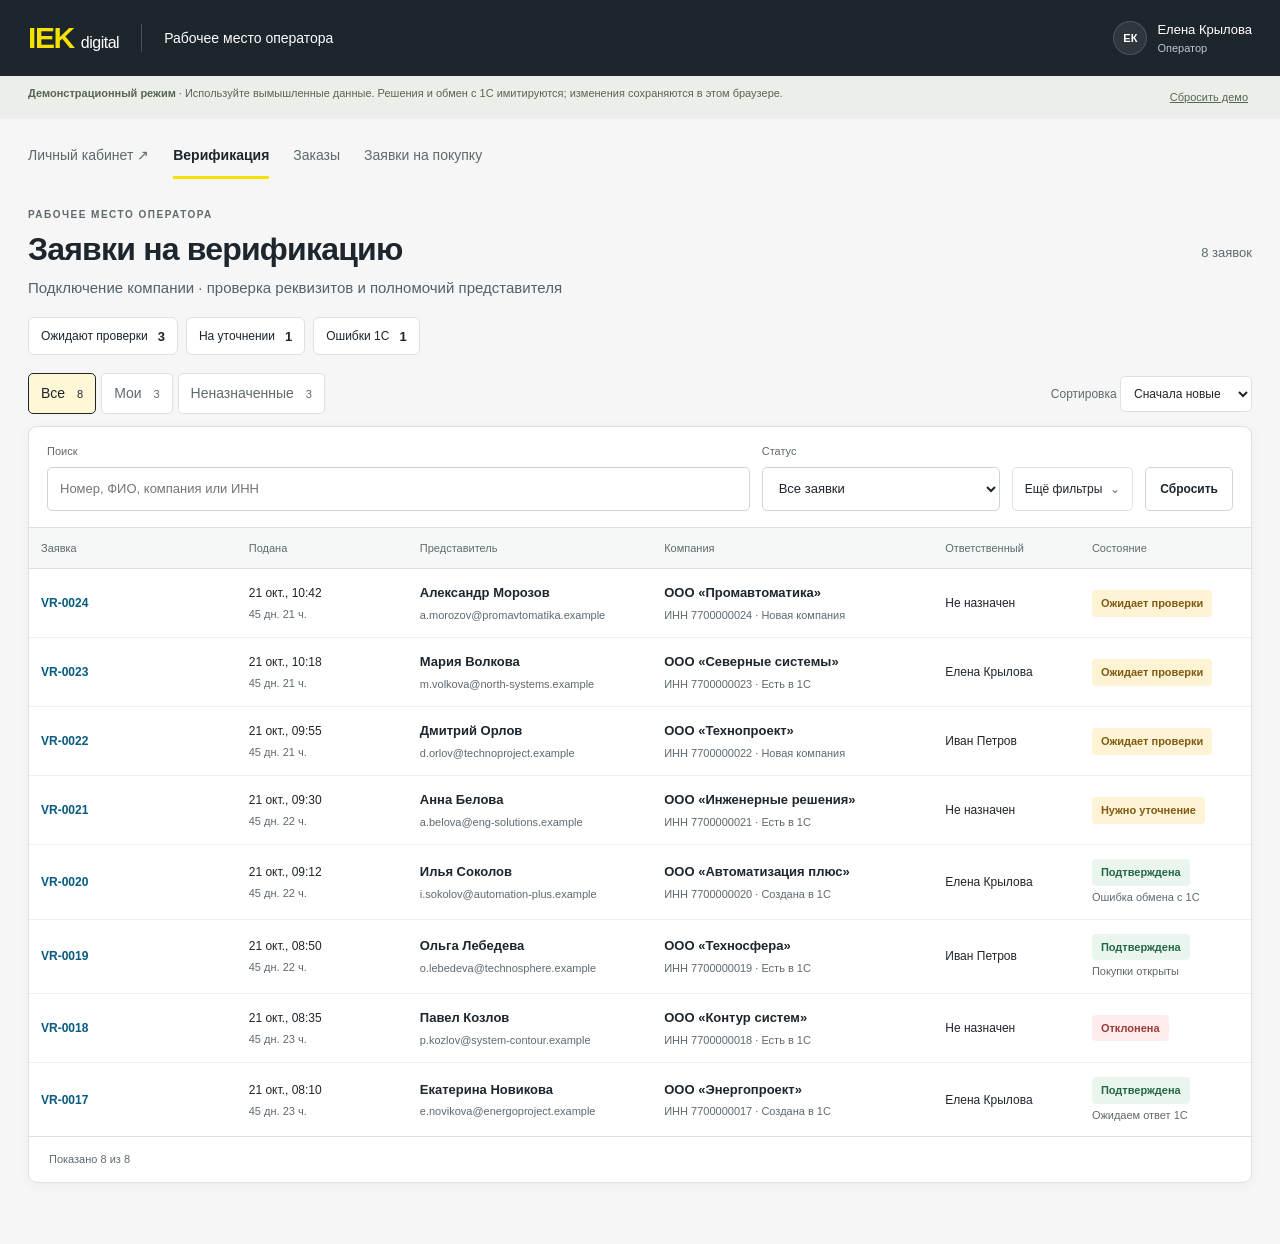
==== commit 089ec52c: "Clean public demo copy and remove hypothesis UI" ====
--- a/operator.html
+++ b/operator.html
@@ -3,12 +3,12 @@
 <head>
   <meta charset="utf-8">
   <meta name="viewport" content="width=device-width,initial-scale=1">
-  <meta name="description" content="Прототип рабочего места оператора IEK Digital: проверка представителя компании.">
+  <meta name="description" content="Рабочее место оператора IEK Digital: заявки, заказы и проверка компаний.">
   <title>Заказы и верификация — IEK Digital · Оператор</title>
   <link rel="icon" href="data:,">
-  <link rel="stylesheet" href="visual-system.css?v=order-flow-24">
+  <link rel="stylesheet" href="visual-system.css?v=public-copy-1">
   <link rel="stylesheet" href="operator.css?v=order-flow-38">
-  <script type="module" src="operator.mjs?v=order-flow-36"></script>
+  <script type="module" src="operator.mjs?v=public-copy-1"></script>
 </head>
 <body>
   <a class="op-skip" href="#main">К содержимому</a>
@@ -17,7 +17,7 @@
     <div class="op-user"><span class="op-avatar">ЕК</span><span>Елена Крылова<small>Оператор</small></span></div>
   </header>
   <div class="op-demo">
-    <span><b>Прототип</b> · Вымышленные данные. Решения и обмен с 1С имитируются. Изменения сохраняются в этом браузере.</span>
+    <span><b>Демонстрационный режим</b> · Используйте вымышленные данные. Решения и обмен с 1С имитируются; изменения сохраняются в этом браузере.</span>
     <button class="op-reset" id="reset">Сбросить демо</button>
   </div>
   <div id="storage-notice" class="op-storage-warning" role="alert" hidden></div>
--- a/visual-system.css
+++ b/visual-system.css
@@ -43,7 +43,7 @@
 .btn.secondary:hover:not(:disabled) { background: var(--surface-soft); border-color: #aab9bf; }
 .btn.dark { background: var(--dark); color: #fff; }
 .btn.dark:hover:not(:disabled) { background: #35424c; }
-.status, .hyp, .receiving-tag { border-radius: 4px; }
+.status, .receiving-tag { border-radius: 4px; }
 .field input, .field select, .field textarea, .search { border-radius: 6px; border-color: #cbd4d8; }
 .field input:hover, .field select:hover, .field textarea:hover { border-color: #98a9b1; }
 /* Focus remains visible for keyboard users without a detached blue ring. */
